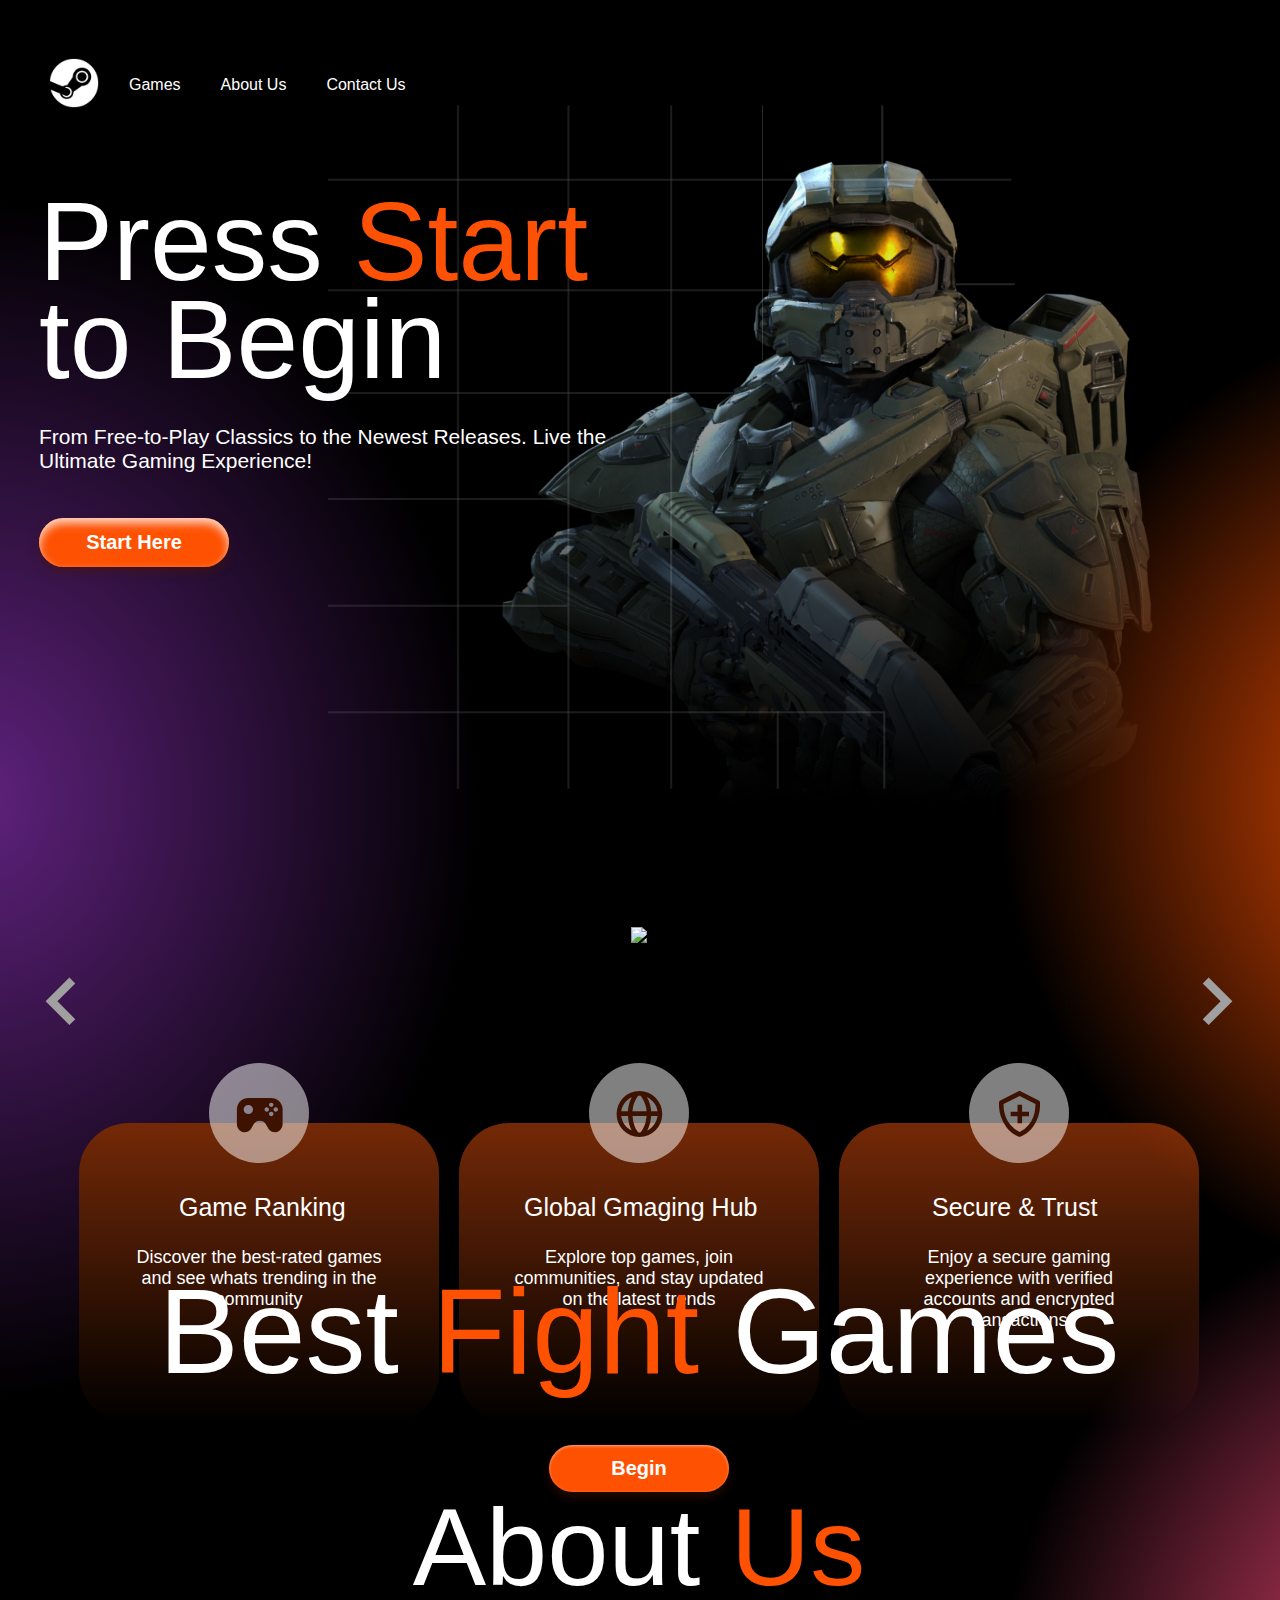
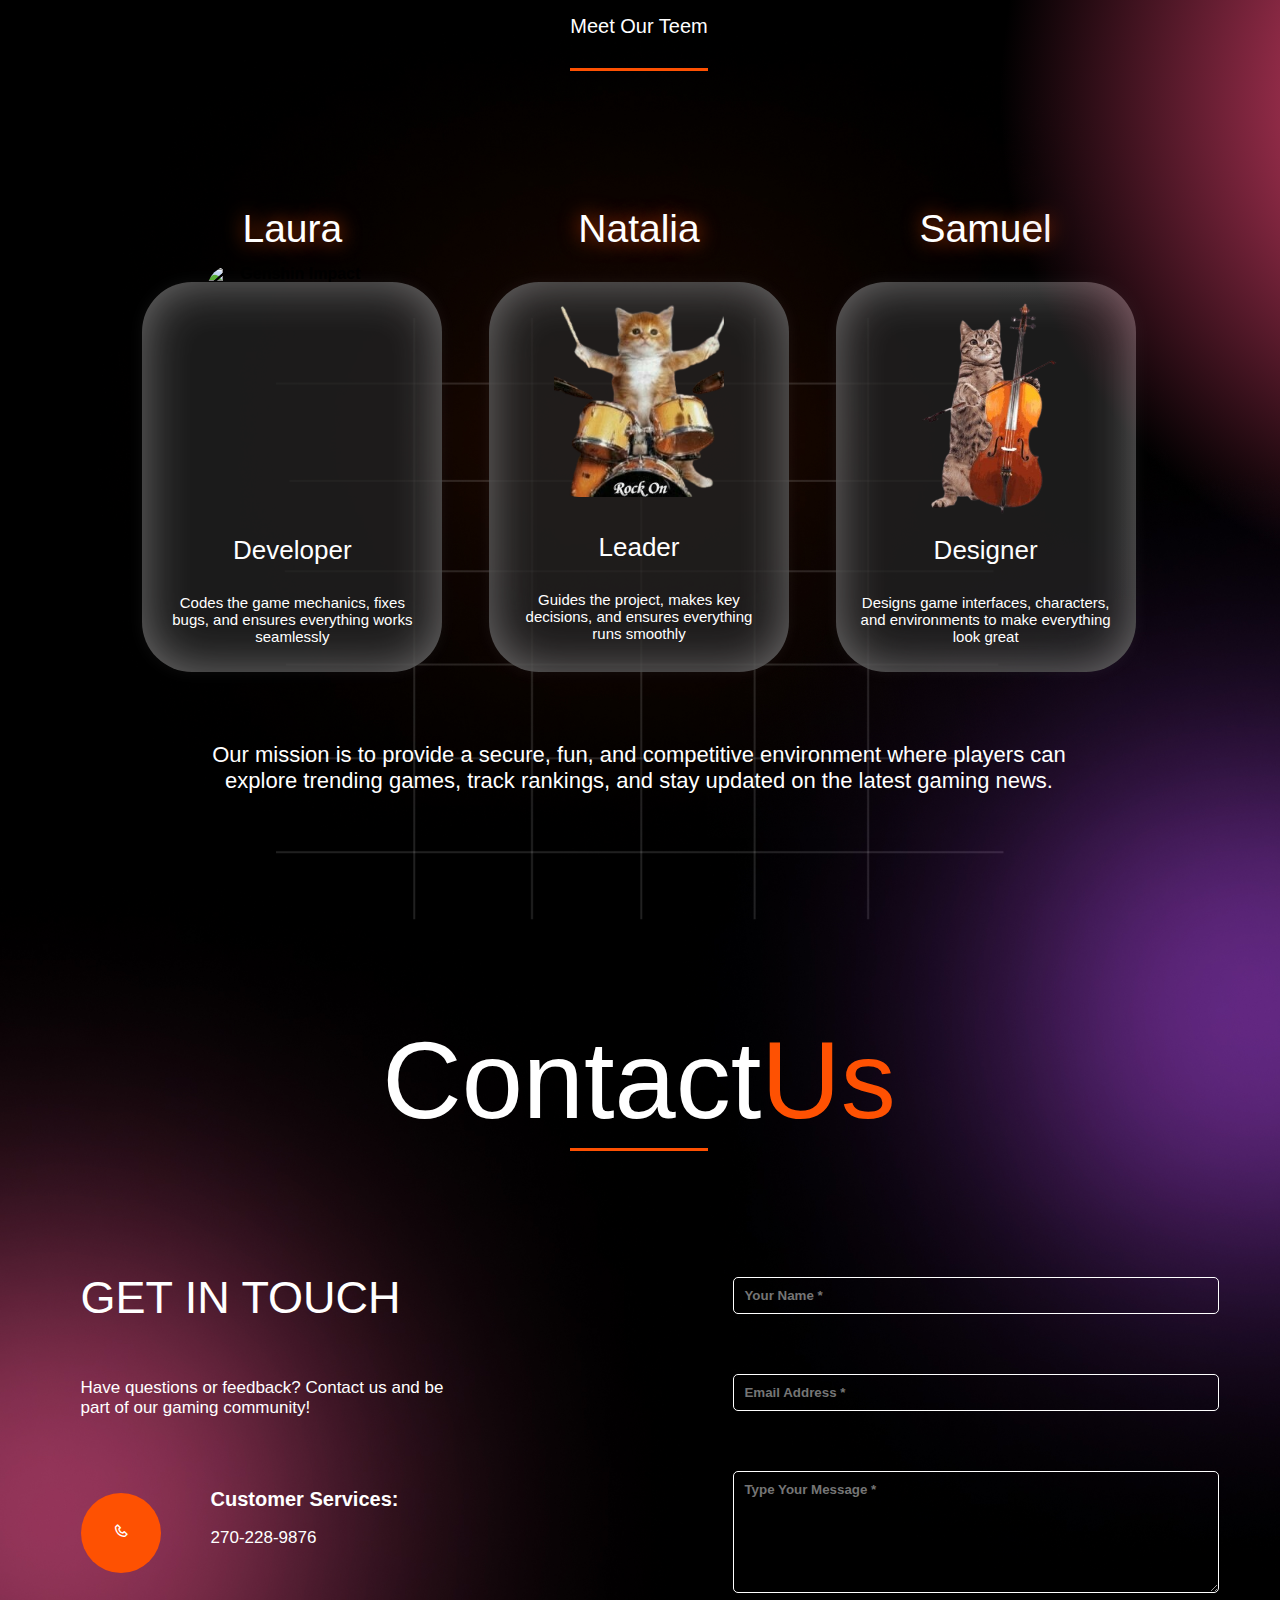
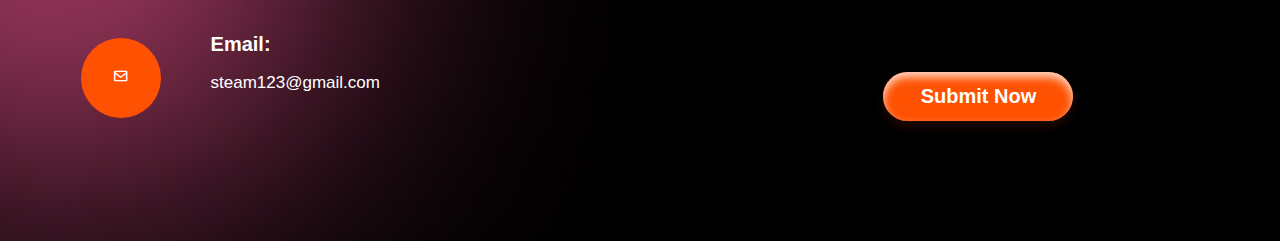
==== HTML/Landing.html @ 2b2a2463 "no se" ====
<!DOCTYPE html>
<html lang="en">

<head>
    <meta charset="UTF-8">
    <meta name="viewport" content="width=device-width, initial-scale=1.0">
    <link rel="stylesheet" href="../CSS/Landing.css">
    <link rel="stylesheet" href="https://cdnjs.cloudflare.com/ajax/libs/font-awesome/4.7.0/css/font-awesome.min.css">
    <link rel="stylesheet" href="https://www.fontshare.com/fonts/satoshi">
    <link href="https://api.fontshare.com/v2/css?f[]=nippo@200,300,400,500,700&display=swap" rel="stylesheet">
    <link href="https://api.fontshare.com/v2/css?f[]=satoshi@300,400,500,700,900&display=swap" rel="stylesheet">
    <link href='https://unpkg.com/boxicons@2.1.4/css/boxicons.min.css' rel='stylesheet'>
    <link rel="icon" type="image/png" sizes="32x32" href="../assets/favicon-32x32.png">
    <title>Landing Page</title>
</head>

<body>

    <div class="general">

        <header>
            <div class="logo">
                <img src="../assets/Logo.png" alt="Logo SteamFree" class="logo-img">
            </div>
            <nav>
                <div class="texto">
                    <a href="#games">
                        <p>Games</p>
                    </a>
                    <a href="#aboutus">
                        <p>About Us</p>
                    </a>
                    <a href="">
                        <p>Contact Us</p>
                    </a>
                </div>
            </nav>

        </header>

        <section class="inicio">

            <div class="start">
                <p class="texto1">Press
                    <span>Start</span>
                </p>

                <p class="texto2"><br>to Begin</p>
            </div>

            <p class="texto3">From Free-to-Play Classics to the Newest Releases. Live the <br>Ultimate Gaming
                Experience!</p>

            <div>
                <a href="Sign-Up.html">
                    <button class="botonstart" type="submit">Start Here</button>
                </a>
            </div>

        </section>

    </div>

    <div class="color-dot"></div>
    <div class="color-dot2"></div>
    <div class="color-dot3"></div>


    <div class="carrusel">

        <div class="carruselcentro" id="games">
            <div class="texto4">
                <p>Best <span class="fight">Fight</span> Games</p>
            </div>
        </div>

        <div>
            <a href="Sign-Up.html">
                <button class="botonlearn">Begin</button>
            </a>
        </div>

        <div class="imagentodo">
            <div class="flecha1">
                <i class='bx bx-chevron-left'></i>
            </div>

            <div class="carrusel">
                <img src="../assets/carrusel1.jpg">
            </div>

            <div class="flecha2">
                <i class='bx bx-chevron-right'></i>
            </div>
        </div>

    </div>

    <div class="general2">
        <div class="cuadros">
            <div class="cuadro1">
                <i class='bx bxs-joystick'></i>
                <p class="uno">Game Ranking</p>
                <p class="dos">Discover the best-rated games and see whats trending in the community</p>
            </div>

            <div class="cuadro2">
                <i class='bx bx-globe'></i>
                <p class="uno">Global Gmaging Hub</p>
                <p class="dos">Explore top games, join communities, and stay updated on the latest trends</p>
            </div>

            <div class="cuadro3">
                <i class='icono bx bx-shield-plus'></i>
                <p class="uno">Secure & Trust</p>
                <p class="dos">Enjoy a secure gaming experience with verified accounts and encrypted transactions</p>
            </div>
        </div>

        <div class="aboutus" id="aboutus">
            <div class="titulo1">
                <p class="uno">About <span>Us</span></p>
                <p class="dos">Meet Our Teem</p>
                <div class="linea"></div>
            </div>
        </div>



        <div class="aboutcards">
            <div class="game-container">

                <h1 class="nombre">Laura</h1>

                <div class="cards">
                    <div class="img-card">
                        <img class="imagen1" src="../assets/guitar-cat.png" alt="Genshin Impact">
                    </div>
                    <div class="text-card">
                    <div class="name-icon">
                        <h3 class="puesto1">Developer</h3>
                    </div>
                        <p>Codes the game mechanics, fixes bugs, and ensures everything works seamlessly</p>
                    </div>
                </div>
                
            </div>

            <div class="game-container">

                <h1 class="nombre">Natalia</h1>

                <div class="cards">
                    <div class="img-card">
                        <img class="imagen2" src="../assets/Gato_bateria-removebg-preview.png" alt="Genshin Impact">
                    </div>
                    <div class="text-card">
                    <div class="name-icon">
                        <h3 class="puesto2">Leader</h3>
                    </div>
                        <p>Guides the project, makes key decisions, and ensures everything runs smoothly</p>
                    </div>
                </div>
                
            </div>

            <div class="game-container">

                <h1 class="nombre">Samuel</h1>

                <div class="cards">
                    <div class="img-card">
                        <img class="imagen3" src="../assets/gato_violin-removebg-preview.png" alt="Genshin Impact">
                    </div>
                    <div class="text-card">
                    <div class="name-icon">
                        <h3 class="puesto3">Designer</h3>
                    </div>
                        <p>Designs game interfaces, characters, and environments to make everything look great</p>
                    </div>
                </div>
                
            </div>


        </div>

        <p class="ourmission">Our mission is to provide a secure, fun, and competitive environment where players can explore trending games, track rankings, and stay updated on the latest gaming news.</p>

<!----cONTACT US---->

        <div class="contactus" id="contactus">
            <div class="titulo2">
                <p class="dos">Contact<span>Us</span></p>
                <div class="linea2"></div>
            </div>
        </div>

        <div class="contact-container">
            <div class="contact-info">
                <h2>GET IN TOUCH</h2>
                <p>Have questions or feedback? Contact us and be <br> part of our gaming community!</p>
                <div class="contact-details">
                    <div class="contact-item">
                        <div class="iconoo">
                        <i class='bx bx-phone'></i>
                        </div>
                        <div class="details">
                            <strong>Customer Services:</strong>
                            <p>270-228-9876</p>
                        </div>
                    </div>
                    <div class="contact-item">
                        <div class="iconoo">
                        <i class='bx bx-envelope'></i>
                        </div>
                        <div class="details">
                            <strong>Email:</strong>
                            <p>steam123@gmail.com</p>
                        </div>
                    </div>
                </div>
            </div>
            <div class="contact-form">
                <form action="#" method="post">
                    <input type="text" name="name" placeholder="Your Name *" required>
                    <input type="email" name="email" placeholder="Email Address *" required>
                    <textarea name="message" placeholder="Type Your Message *" required></textarea>
                    <button type="submit" class="boton3">Submit Now</button>
                </form>
            </div>
        </div>


    </div>



</body>

</html>
---- CSS/Landing.css ----
body{

    background-image: url(../assets/landingpagebackground.jpg);
    background-size: cover;
    margin-left: 0px;
    margin-right: 2px;
    margin-bottom: 0px;
    background-repeat: no-repeat;
    overflow-x: hidden;

}



.general{

    margin: 40px auto; 
    margin-bottom: 0;
    max-width: 1200px; 
    padding: 0 20px;
    z-index: 10;
}


/*Header de la pagina donde se ve todo el comienzo de esta*/

header{
    display: flex;
    height: 70px;
    font-family: 'Satoshi', sans-serif;
    font-weight: 300;
    font-size: 1em;
    align-items: center;
    padding: 10px;  
    z-index: 10;
}

.logo img{
    height: 50px;
    margin-right: 30px;
    filter:  invert(20%) brightness(1000%);
}

header .texto{
    color: white;
    font-size: 16px;
    font-family: 'Satoshi', sans-serif;
    font-weight: 200;
    
}

.texto {
    display: flex;
    align-items: center;
    p{
        margin-right: 40px;
    }
}

.texto a{
    text-decoration: none;
    color: white;
    border: none;
}

header .texto :hover{
    color: #fd5105;
}

.play-btn, .fav-btn {
    margin-top: 13px;
    display: block;
    width: 150px;
    padding: 10px;
    font-size: 18px;
    border-radius: 20px;
    border: none;
    font-family: 'Satoshi', sans-serif;
    font-weight: normal;
    margin-bottom: 25px;
}

.play-btn {
    cursor: pointer;
    background: #696969;
    color: white;
    box-shadow: 
    inset 0px 5px 10px rgba(255, 255, 255, 0.8), 
    0px 5px 10px rgba(73, 20, 1, 0.5); 
    margin-left: 410px;
    text-decoration: none;
}


.fav-btn {
    cursor: pointer;
    background-color: #FE5102;
    color: white;
    box-shadow: 
    inset 0px 5px 10px rgba(255, 255, 255, 0.8), 
    0px 5px 10px rgba(73, 20, 1, 0.5); 
    margin-left: 30px;
}


.play-btn:hover{
    background-color: #828282;
}

.fav-btn:hover{
    background-color: #c73f01;
}
/*Fin del header-----------------------------------*/


/*comienzo luces con desvanecimiento*/

.color-dot{

    height: 1200px;
    width: 1000px;
    background: radial-gradient(closest-side, rgba(189, 67, 249), rgba(0, 0, 0, 0.1));
    opacity: 0.5;
    position: absolute;
    left: -520px;
    top: 200px;
    z-index: -1;
}

.color-dot2{

    height: 1000px;
    width: 1000px;
    background: radial-gradient(closest-side, rgba(254, 81, 2), rgba(0, 0, 0, 0.01));
    position: absolute;
    left: 1000px;
    z-index: 0;
    top: 300px;
}

/*Final luces con desvanecimiento*/


/*inicio del "titulo" de la pagina*/


.start {

    .texto1{
        color: white;
        font-size: 111px;
        font-family: 'Nippo', sans-serif;
        font-weight: 300px;
        margin-bottom: 0px;
        margin-top: 48px;
    }
    .texto2{
        color: white;
        font-size: 111px;
        font-family: 'Nippo', sans-serif;
        font-weight: 300px; 
        margin-bottom: 0px;
        margin-top: -158px;
    }
    span{color: #fd5105;

    }
}

.texto3{

    color: white;
    font-size: 21px;
    font-family: 'Satoshi', sans-serif;
    font-weight: 300px;
    
}


.botonstart{
    cursor: pointer;
    background-color: #FE5102;
    color: white;
    box-shadow: 
    inset 0px 5px 10px rgba(255, 255, 255, 0.8), 
    0px 5px 10px rgba(73, 20, 1, 0.5);  
    margin-top: 45px;
    display: block;
    width: 190px;
    padding: 13px;
    font-size: 20px;
    border-radius: 50px;
    border: none;
    font-family: 'Satoshi', sans-serif;
    font-weight: bold;
    margin-bottom: 25px;
}

a {
    text-decoration: none;
}

.botonstart:hover{
    background-color: #c73f01;
}

/*Fin del inicio de la pagina*/


/*Comienzo del carrusel del landing*/

.carrusel{
    display: flex;
    flex-direction: column;
    align-items: center;
}

.carrusel img{
    width: 100%;
    margin-left: 0px;
    margin-right: 0px;
    z-index: -10;
    position: relative; 
    top: -140px;
}

.color-dot3{

    height: 1000px;
    width: 1000px;
    background: radial-gradient(closest-side, rgba(279, 75, 125), rgba(0, 0, 0, 0.01));
    position: absolute;
    left: 1000px;
    z-index: 0;
    top: 1200px;
}


.texto4{

    color: white;
    font-size: 120px;
    font-family: 'Nippo', sans-serif;
    font-weight: normal;
    margin-bottom: 25px; 
    top: 560px;
    span{

        color: #FE5102;

    }
}

.botonlearn{

    cursor: pointer;
    background-color: #FE5102;
    color: white;
    box-shadow: 
    inset 0px 1px 3px rgba(255, 255, 255, 0.5), 
    0px 5px 10px rgba(73, 20, 1, 0.5);  
    display: block;
    width: 180px;
    padding: 12px;
    font-size: 20px;
    border-radius: 50px;
    border: none;
    font-family: 'Satoshi', sans-serif;
    font-weight: bold;
    margin-bottom: 25px;
    position: relative;
    top: 450px;
}

.botonlearn:hover{

    background-color: #cb4101;

}

.carruselcentro{

    display: flex;
    justify-content: center;
    align-items: center;
    flex-direction: row;
    position: relative;
    top: 550px;
}

.imagentodo{
    .flecha1{
        color: rgb(160, 160, 160);
        font-size: 100px;
        position: absolute;
        margin-right: 1150px;
        margin-bottom: 130px;
    }

    .flecha2{
        color: rgb(160, 160, 160);
        font-size: 100px;
        position: absolute;
        margin-left: 1150px;
        margin-bottom: 130px;
    }

    display: flex;
    justify-content: center;
    align-items: center;

}

/*Final del carrusel del landing*/

/*Comienzo tercera parte landing page*/

.general2{

    margin: 40px auto; 
    margin-bottom: 0;
    max-width: 1200px; 
    padding: 0 20px;
    z-index: 10;

}

.cuadros{

    display: flex;
    align-items: center;
    justify-content: center;
    gap: 20px;

}

.cuadro1{

    background: linear-gradient(to bottom, #742907, #000000);
    border-radius: 50px;
    width: 360px;
    height: 300px;
    i{
        color: #3d1200;
        font-size: 55px;
        margin-bottom: 0px;
        margin-left: 130px;
        background-color: rgba(255, 255, 255, 0.5);
        width: 100px;
        height: 100px;
        display: flex;
        text-align: center;
        align-items: center;
        justify-content: center;
        border-radius: 50px;
        position: relative;
        bottom: 60px;
    }
    .uno{
        color: white;
        font-family: 'Nippo', sans-serif;
        font-weight: normal;
        font-size: 25px;
        margin-left: 100px;
        margin-top: -30px;
    }
    .dos{
        color: white;
        font-family: 'Satoshi', sans-serif;
        font-weight: lighter;
        font-size: 18px;
        margin-left: 50px;
        margin-right: 50px;
        text-align: center;
    }
}

.cuadro2{

    background: linear-gradient(to bottom, #742907, #000000);
    border-radius: 50px;
    width: 360px;
    height: 300px;
    i{
        color: #3d1200;
        font-size: 55px;
        margin-bottom: 0px;
        margin-left: 130px;
        background-color: rgba(255, 255, 255, 0.5);
        width: 100px;
        height: 100px;
        display: flex;
        text-align: center;
        align-items: center;
        justify-content: center;
        border-radius: 50px;
        position: relative;
        bottom: 60px;
    }
    .uno{
        color: white;
        font-family: 'Nippo', sans-serif;
        font-weight: normal;
        font-size: 25px;
        margin-left: 65px;
        margin-top: -30px;
    }
    .dos{
        color: white;
        font-family: 'Satoshi', sans-serif;
        font-weight: lighter;
        font-size: 18px;
        margin-left: 50px;
        margin-right: 50px;
        text-align: center;
    }
}

.cuadro3{

    background: linear-gradient(to bottom, #742907, #000000);
    border-radius: 50px;
    width: 360px;
    height: 300px;
    i{
        color: #3d1200;
        font-size: 55px;
        margin-bottom: 0px;
        margin-left: 130px;
        background-color: rgba(255, 255, 255, 0.5);
        width: 100px;
        height: 100px;
        display: flex;
        text-align: center;
        align-items: center;
        justify-content: center;
        border-radius: 50px;
        position: relative;
        bottom: 60px;
    }
    .uno{
        color: white;
        font-family: 'Nippo', sans-serif;
        font-weight: normal;
        font-size: 25px;
        margin-left: 93px;
        margin-top: -30px;
    }
    .dos{
        color: white;
        font-family: 'Satoshi', sans-serif;
        font-weight: lighter;
        font-size: 18px;
        margin-left: 50px;
        margin-right: 50px;
        text-align: center;
    }
}

/*se finalizo la tercera parte del landing*/

/*Aqui comienza el apartado de about us de steam free*/

.titulo1{

    display: flex;
    align-items: center;
    justify-content: center;
    flex-direction: column;

    .uno{
        color: white;
        font-family: 'Nippo', sans-serif;
        font-weight: normal;
        font-size: 110px;
        margin: 0px;
        margin-bottom: 5px;
        margin-top: 60px;
        span{
            color: #FE5102;
        }
    }

    .dos{

        color: white;
        font-family: 'Nippo', sans-serif;
        font-weight: normal;
        font-size: 20px;
        margin: 0px;
        margin-bottom: 30px;
    }

    .linea{
        border-bottom: 3px solid #FE5102;
        width: 138px;
        
    }

}

.aboutcards{
    display: flex;
    justify-content: space-around;
    margin-left: 80px;
    margin-right: 80px;
    margin-top: 110px;
}

.game-container{
    display: flex;
    flex-direction: column;
    align-items: center; 
    justify-content: center;
    
}

.game-container .nombre{

    color: white;
    font-family: 'Nippo', sans-serif;
    font-weight: normal;
    font-size: 39px;
    text-shadow: 0 0 20px rgba(255, 80, 2, 0.8);
}

.cards{
    background-color: rgba(34, 34, 34, 0.8);
    margin-top: 5px;
    width: 260px;
    height: 350px;
    backdrop-filter: blur(0.8);
    -webkit-backdrop-filter: blur(0.8);
    border-radius: 50px;
    box-shadow: 
        inset 0 0 50px rgba(207, 205, 205, 0.486),
        0 0 15px rgba(210, 208, 208, 0.068);
    font-family: 'Satoshi', sans-serif;
    font-weight: bold;
    display: flex;
    flex-direction: column;
    align-items: center;
    justify-content: center;
    text-align: center;  
    padding: 20px;
    
}

.img-card img{
    display: flex;
    position: relative;
    width: 170px;
    height: 200px;
    overflow: hidden;
    border-radius: 25px;
    object-fit: cover;
    object-position: center;
}

.text-card h3{
    margin-top: 0;
    margin-bottom: -2px;
    padding: 0;
    font-weight: 400;
    color: white;
    font-size: 26px;
}

.text-card p{
    margin: 0;
    margin-top: 30px;
    color: #ffffff;
    padding: 0;
    font-size: 15px;
    font-family: 'Satoshi', sans-serif;
    font-weight: lighter;
}

.text-card{
    margin: 0;
    margin-bottom: -5px;
}

.img-card .imagen1{

    height: 300px;
    margin-top: -50px;

}

.name-icon .puesto1{

    margin-top: -30px;

}

.img-card .imagen2{

    height: 200px;
    margin-top: -20px;
    
}

.name-icon .puesto2{

    margin-top: 35px;

}

.img-card .imagen3{

    height: 300px;
    margin-top: -50px;
}

.name-icon .puesto3{

    margin-top: -30px;

}

.ourmission{
    color: white;
    margin-top: 70px;
    font-family: 'Satoshi', sans-serif;
    font-weight: normal;
    font-size: 22px;
    margin-left: 150px;
    margin-right: 150px;
    text-align: center;
}


/*CONTACT US*/
.titulo2{

    display: flex;
    align-items: center;
    justify-content: center;
    flex-direction: column;

    .dos{
        color: white;
        font-family: 'Nippo', sans-serif;
        font-weight: normal;
        font-size: 110px;
        margin: 0px;
        margin-bottom: 5px;
        margin-top: 200px;
        span{
            color: #FE5102;
        }

    }

    .linea2{
        border-bottom: 3px solid #FE5102;
        width: 138px;
        
    }

}


.contact-container {
    display: flex;
    justify-content: center;
    align-items: center;
    height: 650px;
    padding: 20px;
}

.contact-info {
    padding: 20px;
}


.contact-info p {
    font-family: 'Satoshi', sans-serif;
    font-weight:300;
    font-size: 17px;
    color: white;
    margin-bottom: 50px;
}

h2 {
    font-family: 'Satoshi', sans-serif;
    font-weight:500;
    display: inline-block;
    font-size: 45px;
    color: white;
}

.contact-details {
    font-family: 'Satoshi', sans-serif;
    margin-top: 20px;
    color: white;
}

.details {
    font-size: 20px;
    margin-left: 40px;
    margin-top: 20px;
}

.contact-item {
    display: flex;
    align-items: center;
    margin-bottom: 15px;
}

.iconoo {
    width: 80px;
    height: 80px;
    margin-right: 10px;
    color: white;
    background-color: #FE5102;
    border-radius: 90px;
    text-align: center;
}


.iconoo i{
    width: 80px;
    height: 80px;
    margin-top: 30px;
}


.contact-form {
    width: 40%;
    max-height: 500px;
    padding: 20px;
    border-radius: 10px;
    margin-left: 250px;
}

input, textarea {
    font-family: 'Satoshi', sans-serif;
    font-weight: bold;
    width: 100%;
    padding: 10px;
    color: white;
    margin: 30px 0;
    border: solid 1px #FFFFFF;
    background-color: transparent;
    border-radius: 5px;
}

textarea {
    color: white;
    height: 100px;
}

.boton3 {
    cursor: pointer;
    background-color: #FE5102;
    color: white;
    box-shadow: 
    inset 0px 5px 10px rgba(255, 255, 255, 0.8), 
    0px 5px 10px rgba(73, 20, 1, 0.5);  
    margin-top: 45px;
    display: block;
    width: 190px;
    padding: 13px;
    font-size: 20px;
    border-radius: 50px;
    border: none;
    font-family: 'Satoshi', sans-serif;
    font-weight: bold;
    margin-bottom: 25px;
    margin-left: 150px;
}

button:hover {
    background: #e67e22;
}
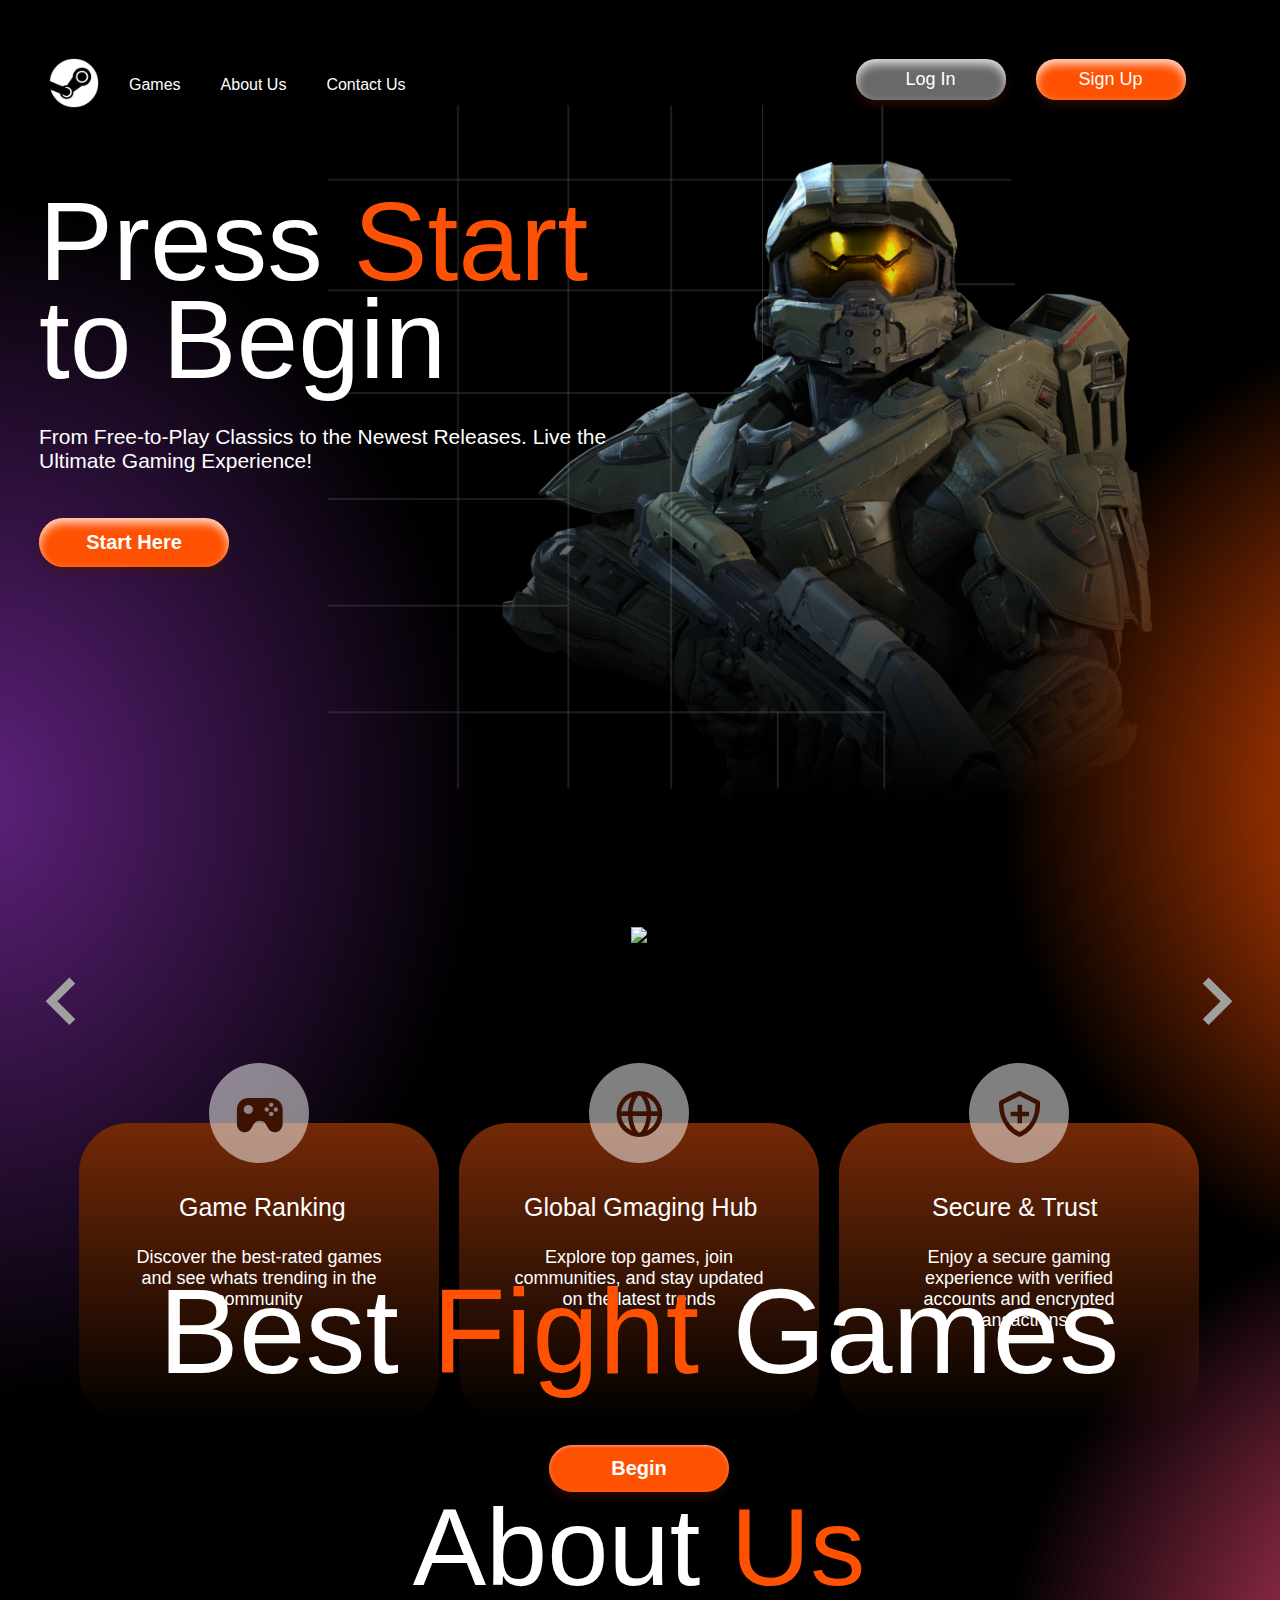
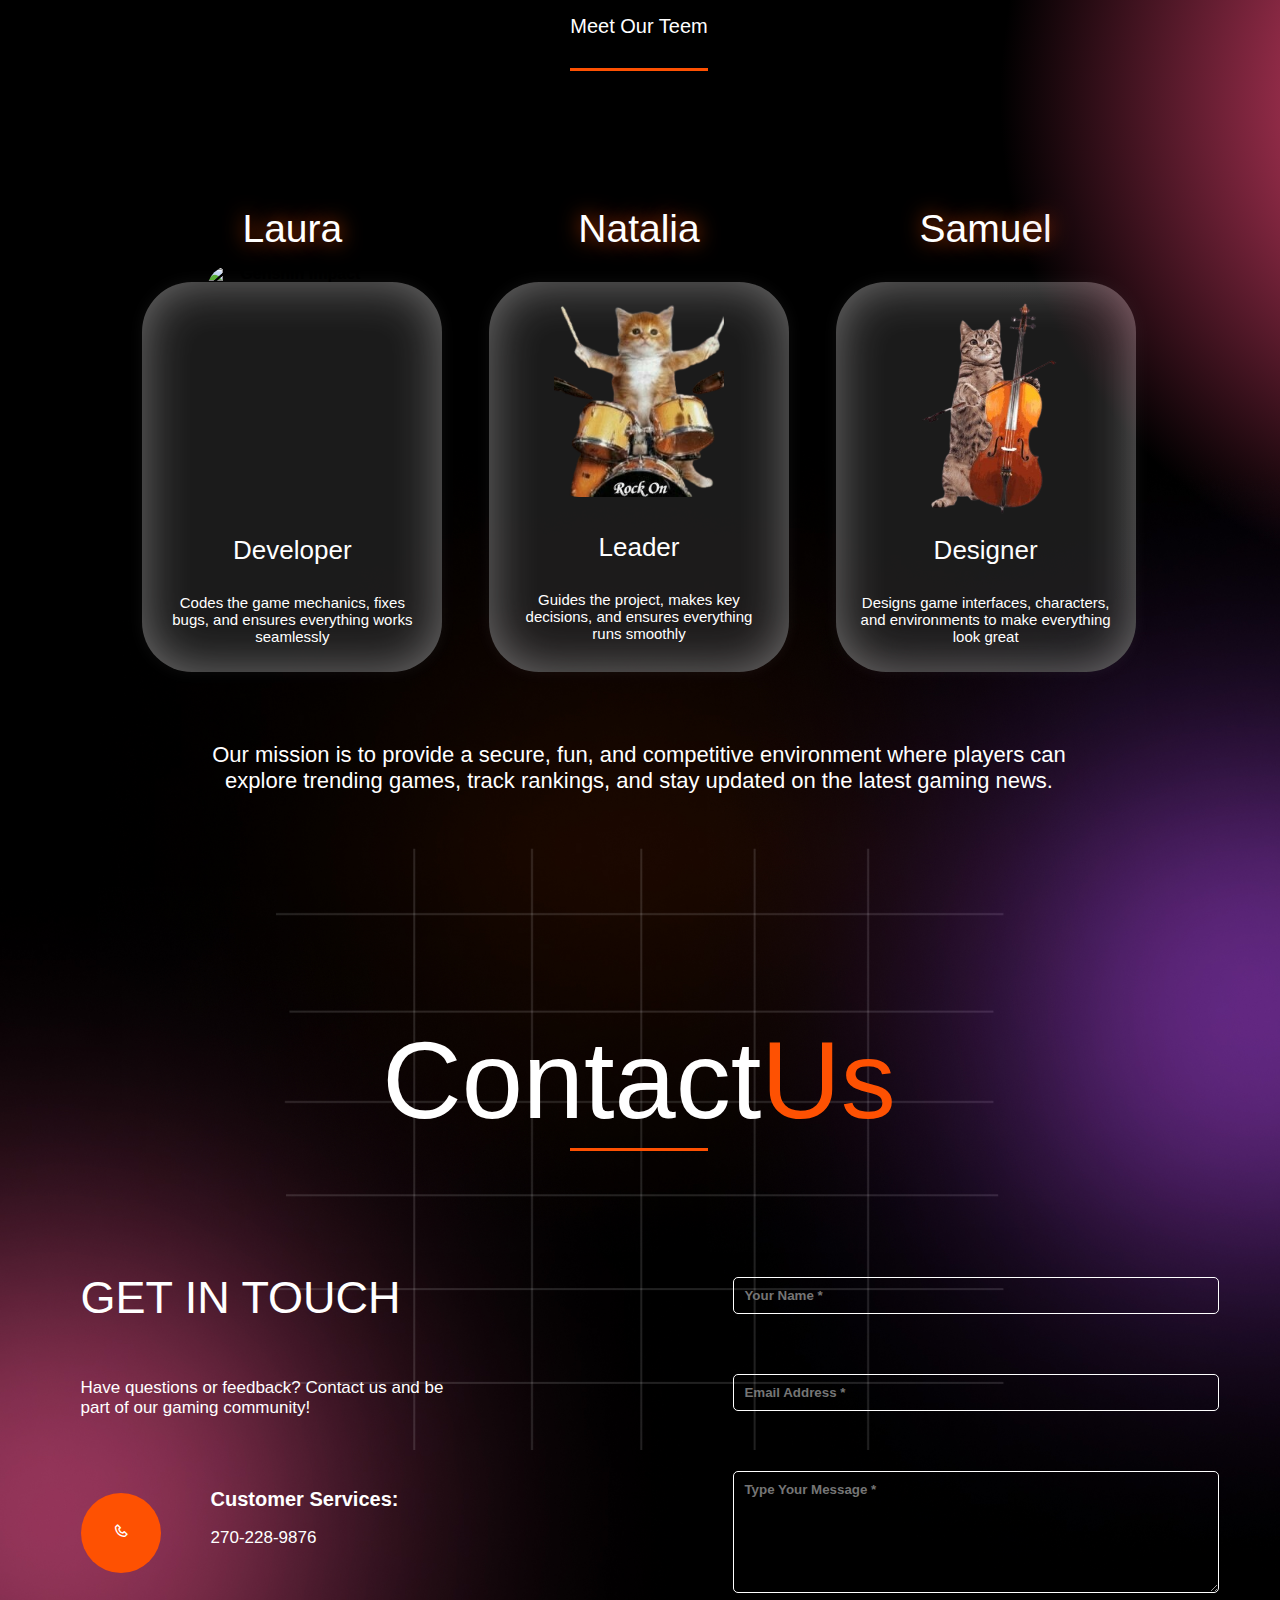
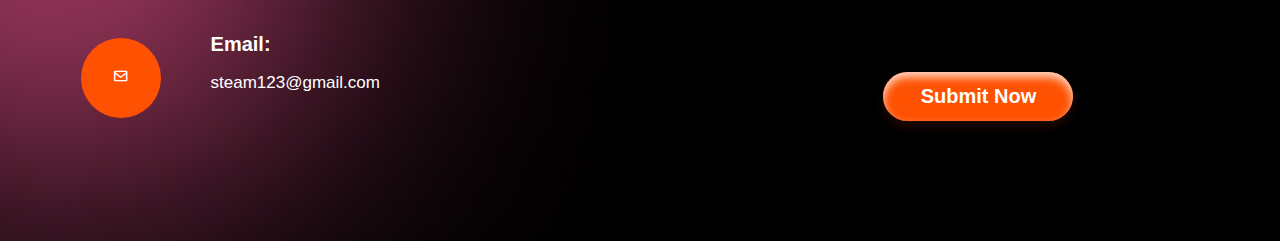
==== commit 39a550dd: "prueba" ====
--- a/HTML/Landing.html
+++ b/HTML/Landing.html
@@ -35,7 +35,18 @@
                     </a>
                 </div>
             </nav>
-
+            
+            <div>
+                <a href="Login.html">
+                    <button class="play-btn">Log In</button>
+                </a>
+            </div>
+
+            <div>
+                <a href="Sign-Up.html">
+                    <button class="fav-btn">Sign Up</button>
+                </a>
+            </div>
         </header>
 
         <section class="inicio">
--- a/CSS/Landing.css
+++ b/CSS/Landing.css
@@ -1,6 +1,6 @@
 body{
 
-    background-image: url(../assets/landingpagebackground.jpg);
+    background-image: url(../assets/LANDING\ PAGE\ \(5\).jpg);
     background-size: cover;
     margin-left: 0px;
     margin-right: 2px;
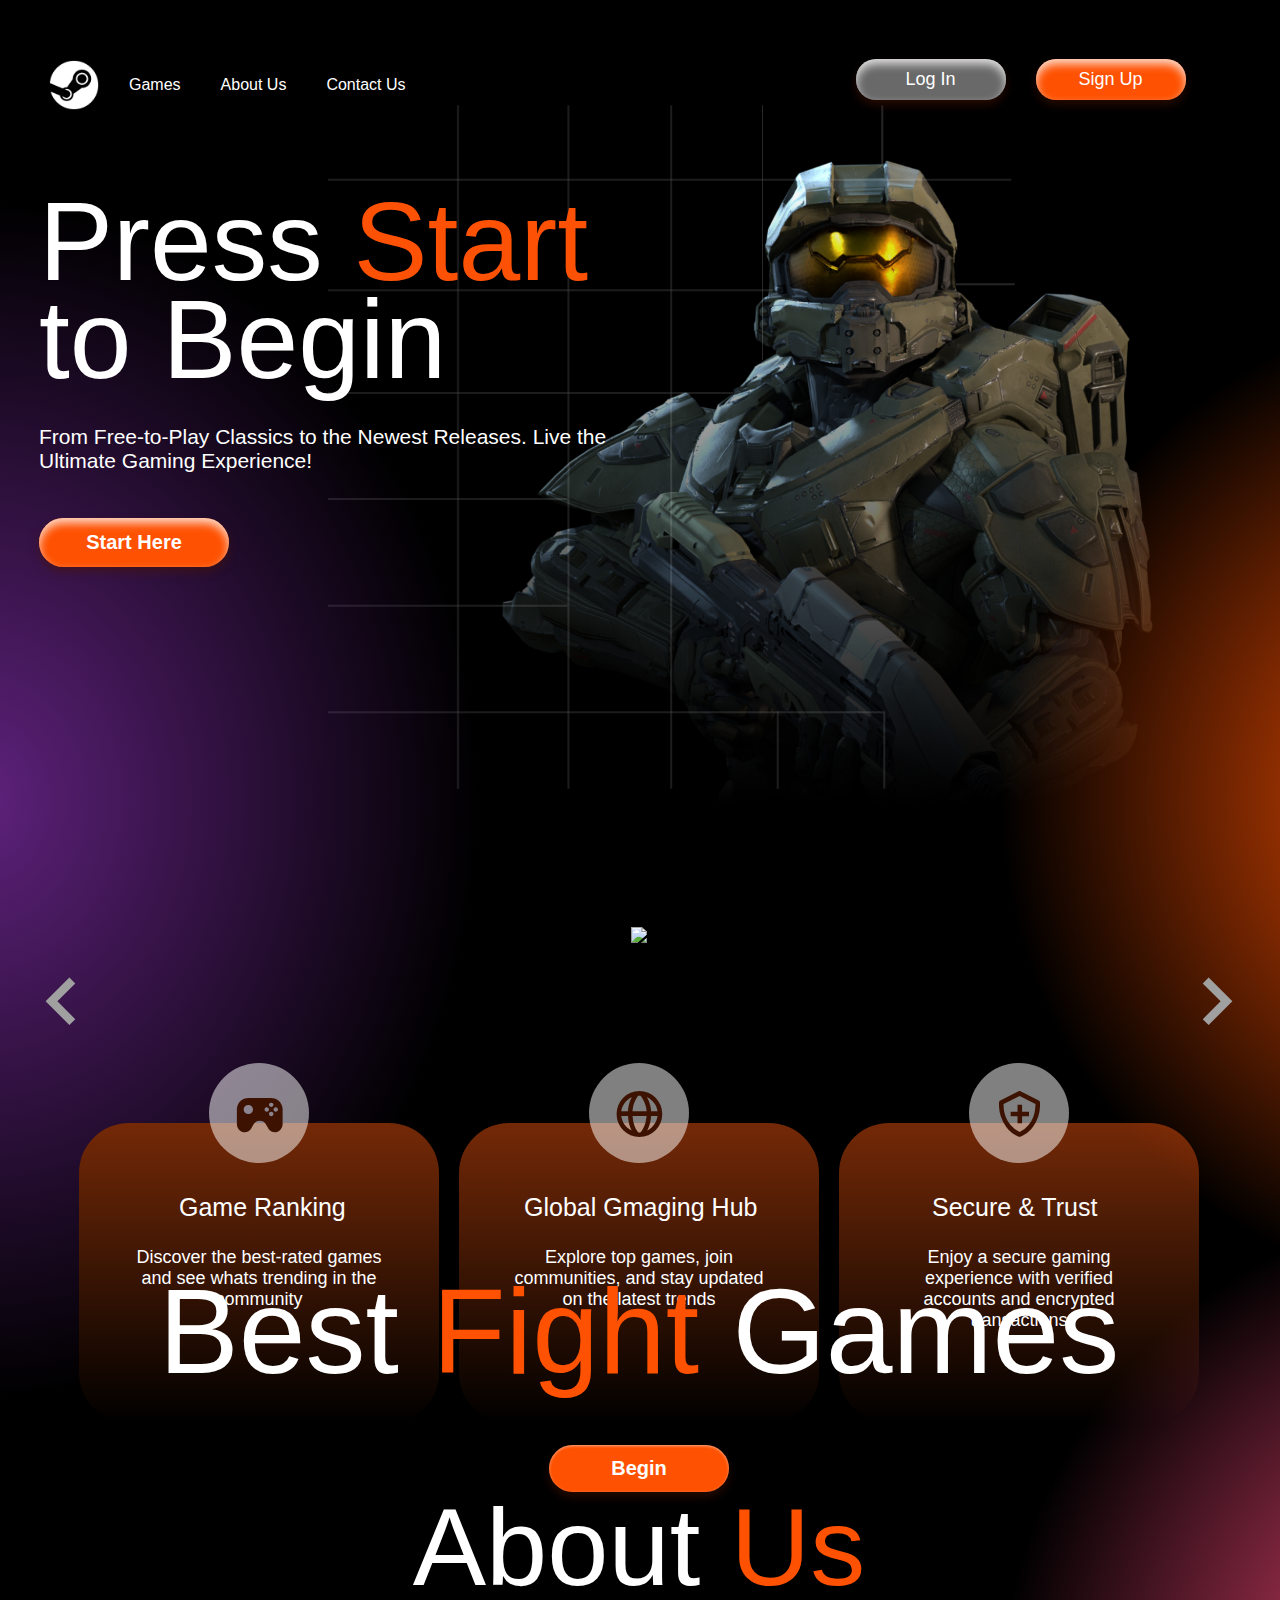
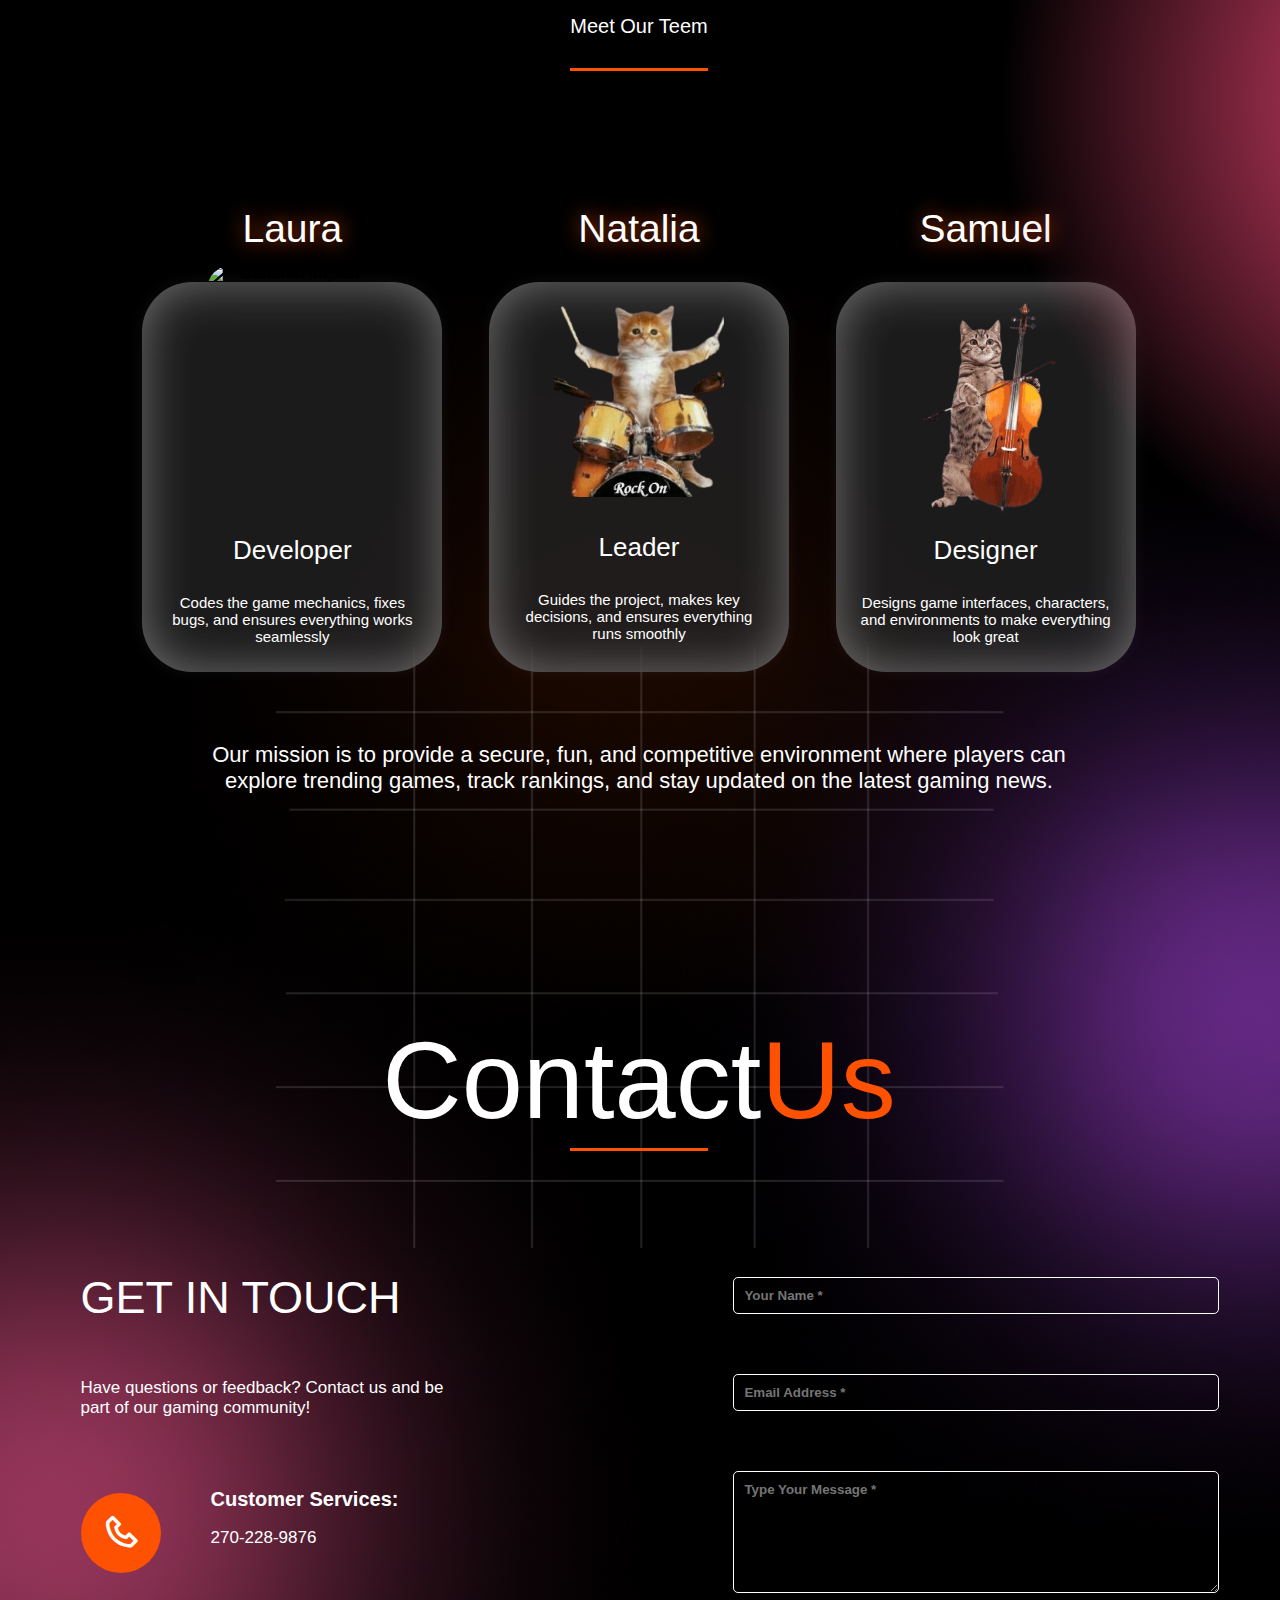
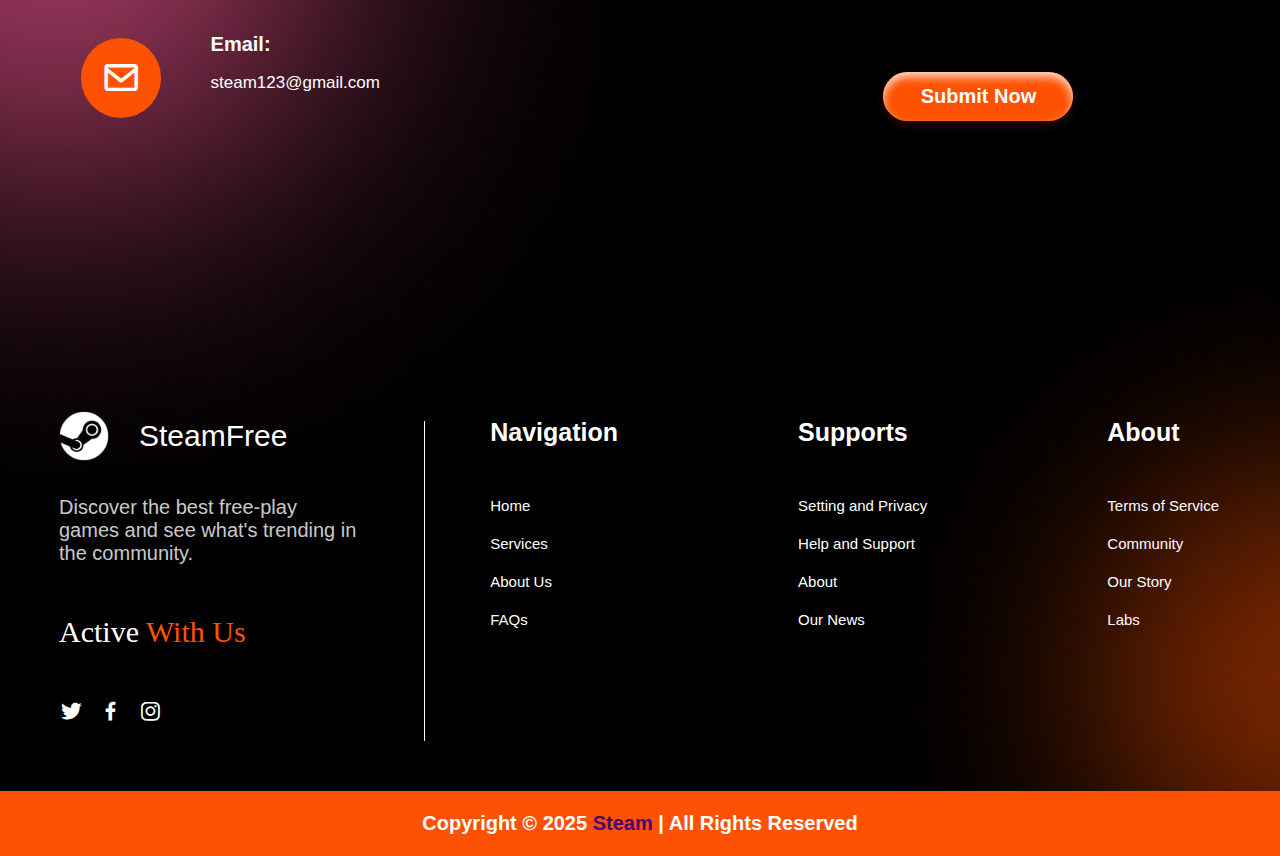
==== commit 9fd969f7: "se termino el landing" ====
--- a/HTML/Landing.html
+++ b/HTML/Landing.html
@@ -241,7 +241,71 @@
                 </form>
             </div>
         </div>
-
+<!------------------Footer---------------->
+
+<footer>
+    <div class="footer-container">
+        <div class="footer-left">
+            <div class="logo">
+                <img src="../assets/Logo copy.png" alt="SteamFree">
+                <span>SteamFree</span>
+            </div>
+            <p>Discover the best free-play games and see what's trending in the community.</p>
+            <div class="active-text">Active <span>With Us</span></div>
+
+            <div class="social-icons">
+                <a href="https://x.com/?lang=es" target="_blank">
+                    <i class='bx bxl-twitter'></i>
+                </a>
+                <a href="https://www.facebook.com/?locale=es_LA" target="_blank">
+                    <i class='bx bxl-facebook'></i>
+                </a>
+                <a href="https://www.instagram.com/" target="_blank">
+                    <i class='bx bxl-instagram'></i>
+                </a>
+            </div>
+        </div>
+        
+        <div class="footer-divider"></div>
+
+        <div class="footer-right">
+            <div class="footer-column">
+                <h3>Navigation</h3>
+                <ul>
+                    <li><a href="Main.html">Home</a></li>
+                    <li><a href="https://help.steampowered.com/es/" target="_blank">Services</a></li>
+                    <li><a href="https://store.steampowered.com/about/" target="_blank">About Us</a></li>
+                    <li><a href="https://steamcommunity.com/" target="_blank">FAQs</a></li>
+                </ul>
+            </div>
+
+            <div class="footer-column">
+                <h3>Supports</h3>
+                <ul>
+                    <li><a href="https://help.steampowered.com/es/wizard/HelpWithAccount" target="_blank">Setting and Privacy</a></li>
+                    <li><a href="https://help.steampowered.com/es/wizard/HelpWithGame" target="_blank">Help and Support</a></li>
+                    <li><a href="https://store.steampowered.com/about/" target="_blank">About</a></li>
+                    <li><a href="https://store.steampowered.com/news/" target="_blank">Our News</a></li>
+                </ul>
+            </div>
+
+            <div class="footer-column">
+                <h3>About</h3>
+                <ul>
+                    <li><a href="https://help.steampowered.com/es/" target="_blank">Terms of Service</a></li>
+                    <li><a href="https://steamcommunity.com/" target="_blank">Community</a></li>
+                    <li><a href="https://store.steampowered.com/about/" target="_blank">Our Story</a></li>
+                    <li><a href="https://store.steampowered.com/labs/" target="_blank">Labs</a></li>
+                </ul>
+            </div>
+        </div>
+    </div>
+    </div>
+</footer>
+
+<div class="footer-bottom">
+    <p>Copyright © 2025 <span>Steam</span> | All Rights Reserved</p>
+</div>
 
     </div>
 
--- a/CSS/Landing.css
+++ b/CSS/Landing.css
@@ -1,6 +1,6 @@
 body{
 
-    background-image: url(../assets/LANDING\ PAGE\ \(5\).jpg);
+    background-image: url(../assets/LANDING\ PAGE\ \(1\).jpg);
     background-size: cover;
     margin-left: 0px;
     margin-right: 2px;
@@ -721,9 +721,8 @@
 
 
 .iconoo i{
-    width: 80px;
-    height: 80px;
-    margin-top: 30px;
+   font-size: 40px;
+    margin-top: 20px;
 }
 
 
@@ -775,3 +774,133 @@
 button:hover {
     background: #e67e22;
 }
+
+
+
+/*-------- estilos footer---------------*/
+
+footer {
+    margin-top: 150px;
+    color: white;
+}
+
+.footer-container {
+    padding: 20px;
+    display: flex;
+    justify-content: space-between;
+    align-items: flex-start;
+    flex-wrap: wrap;
+    padding-bottom: 50px;
+    font-family: 'Satoshi', sans-serif;
+}
+
+.footer-left {
+    max-width: 300px;
+}
+
+.logo {
+    display: flex;
+    align-items: center;
+    font-size: 30px;
+    font-weight: normal;
+}
+
+.logo img {
+    margin-right: 30px;
+    height: 50px;
+    filter: invert(20%) brightness(1000%);
+}
+
+.footer-left p {
+    color: rgba(255, 255, 255, 0.8);
+    margin-top: 35px;
+    margin-bottom: 50px;
+    font-size: 20px;
+}
+
+.active-text {
+    margin-bottom: 50px;
+    font-size: 30px;
+    color: white;
+    font-family: 'Nippo';
+}
+
+.active-text span {
+    color: #fd5105;
+}
+
+
+.social-icons i {
+    color: white;
+    font-size: 25px;
+    margin-right: 10px;
+    cursor: pointer;
+}
+
+.social-icons i:hover {
+    color: #fd5105;
+    transition: color 0.3s ease;
+}
+
+.footer-right {
+    display: flex;
+    gap: 180px;
+}
+
+.footer-divider {
+    width: 1px;
+    padding:0;
+    height: 320px;
+    background: rgba(255, 255, 255);
+    margin-top: 10px;
+    margin-bottom: 0;
+}
+
+.footer-column h3 {
+    font-size: 25px;
+    margin-bottom: 50px;
+    color: white;
+    margin-top: 7px;
+}
+
+.footer-column ul {
+    list-style: none;
+    padding: 0;
+}
+
+.footer-column ul li {
+    margin-bottom: 20px;
+}
+
+.footer-column ul li a {
+    text-decoration: none;
+    color: #FFFFFF;
+    font-size: 15px;
+    transition: color 0.3s ease;
+}
+
+.footer-column ul li a:hover {
+    color: #fd5105;
+}
+
+.footer-bottom {
+    text-align: center;
+    padding: 1px;
+    background: #fd5105;
+    color: white;
+    font-size: 20px;
+    font-weight: bold;
+    width: 100%;
+}
+
+
+.footer-bottom p {
+    font-family: 'Satoshi',sans-serif;
+}
+
+.footer-bottom span {
+    color: #47006C;
+}
+
+
+
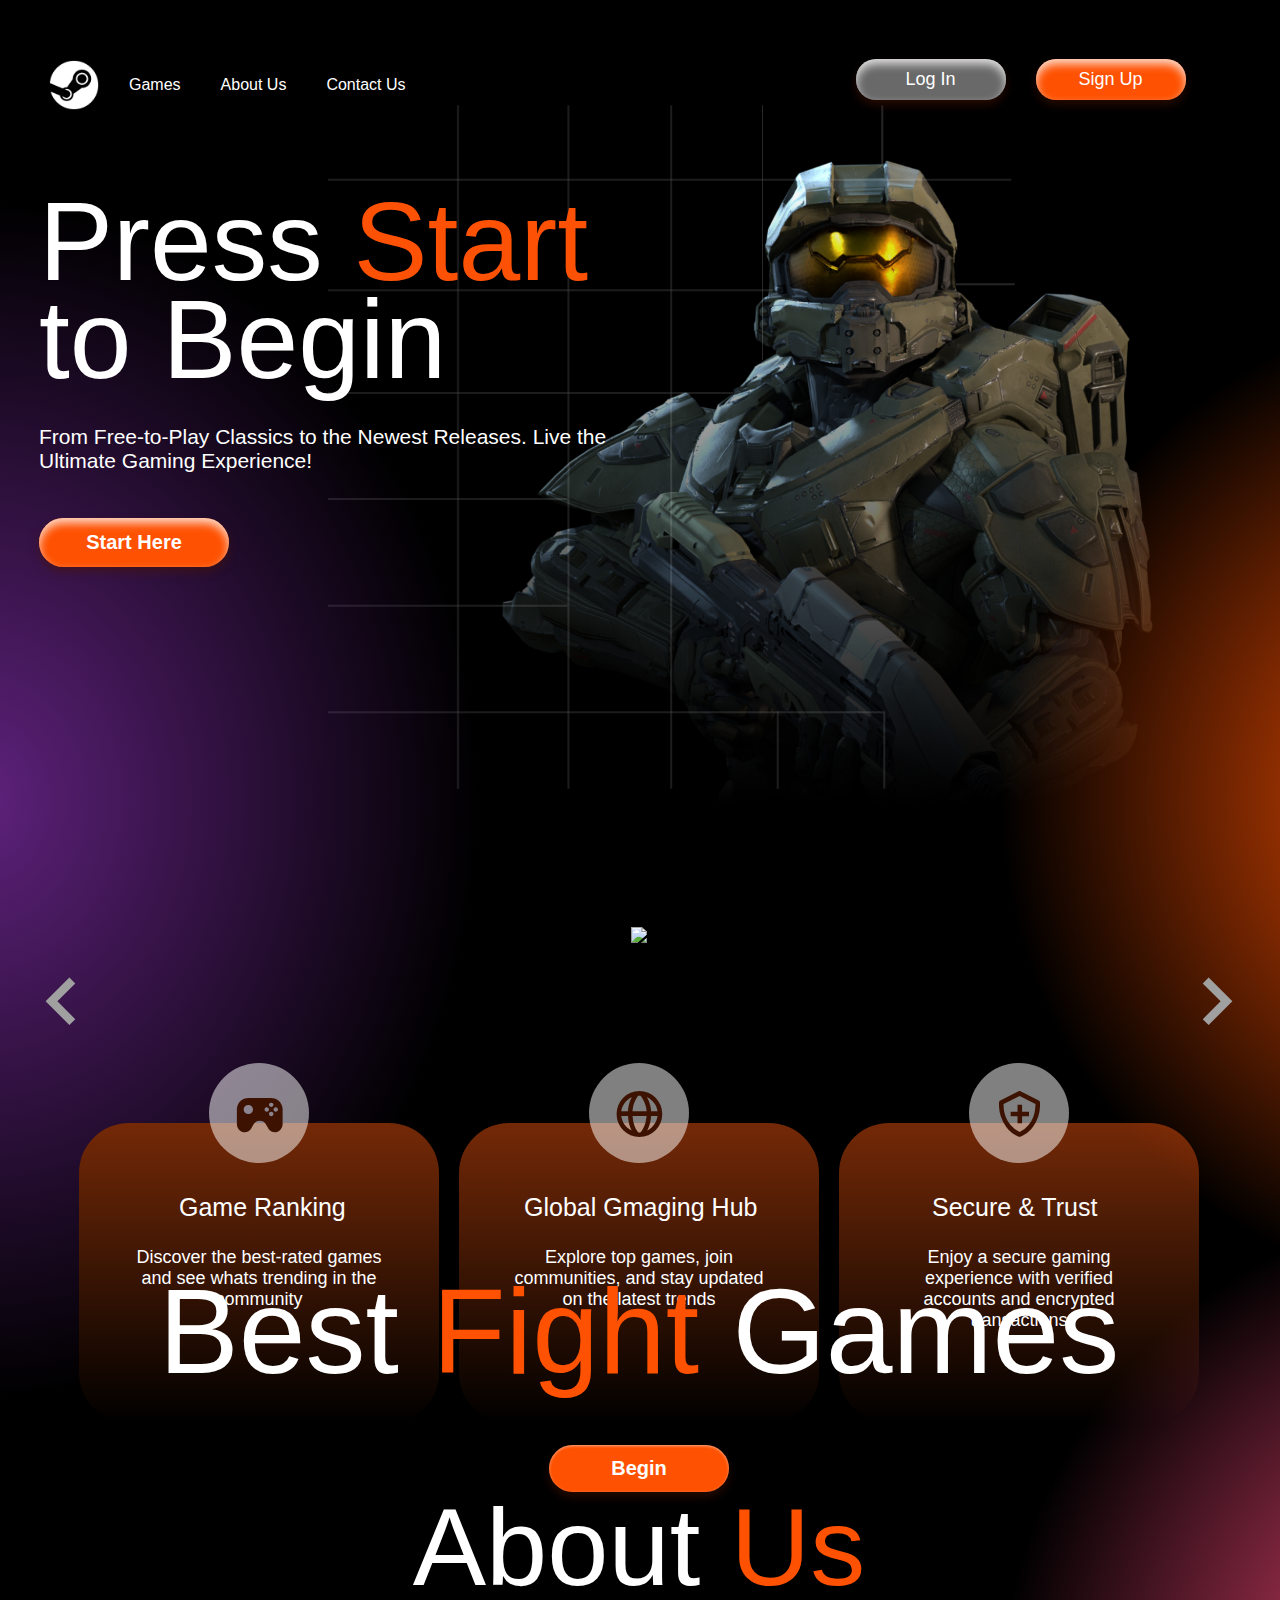
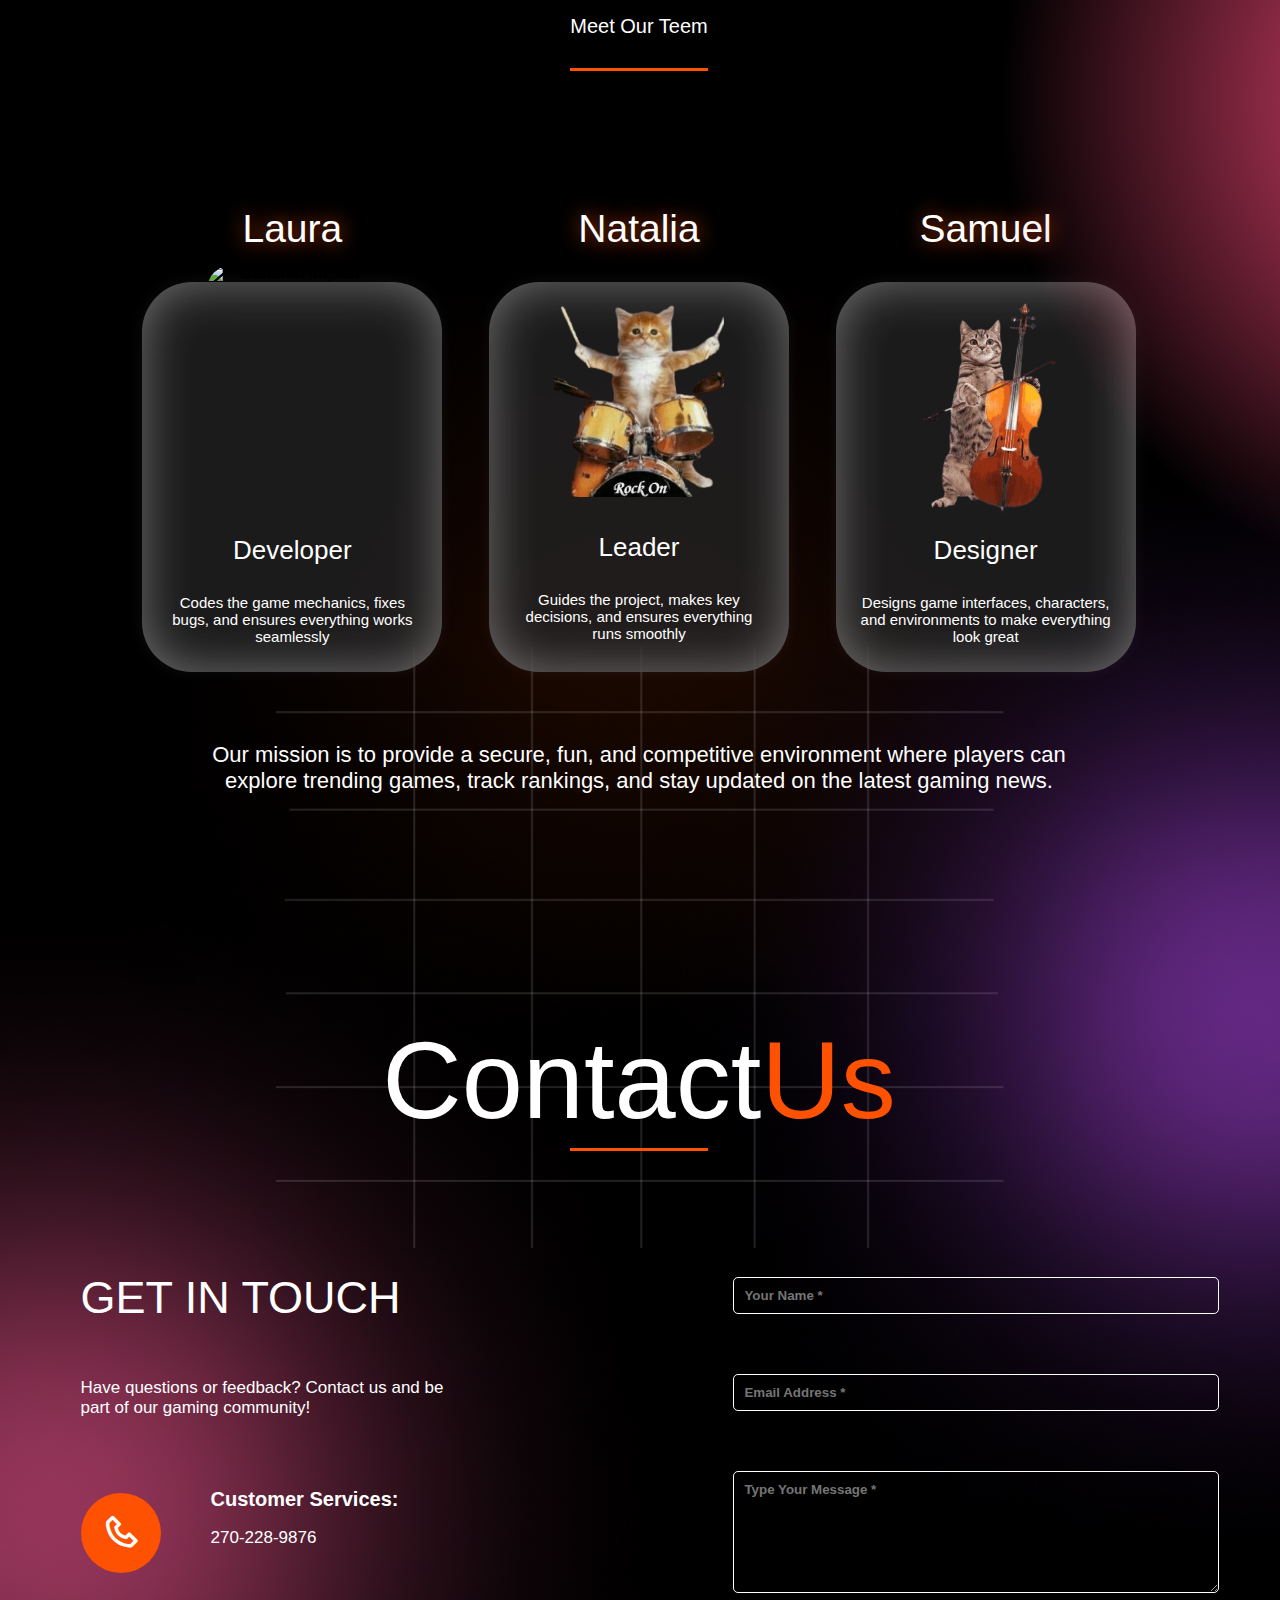
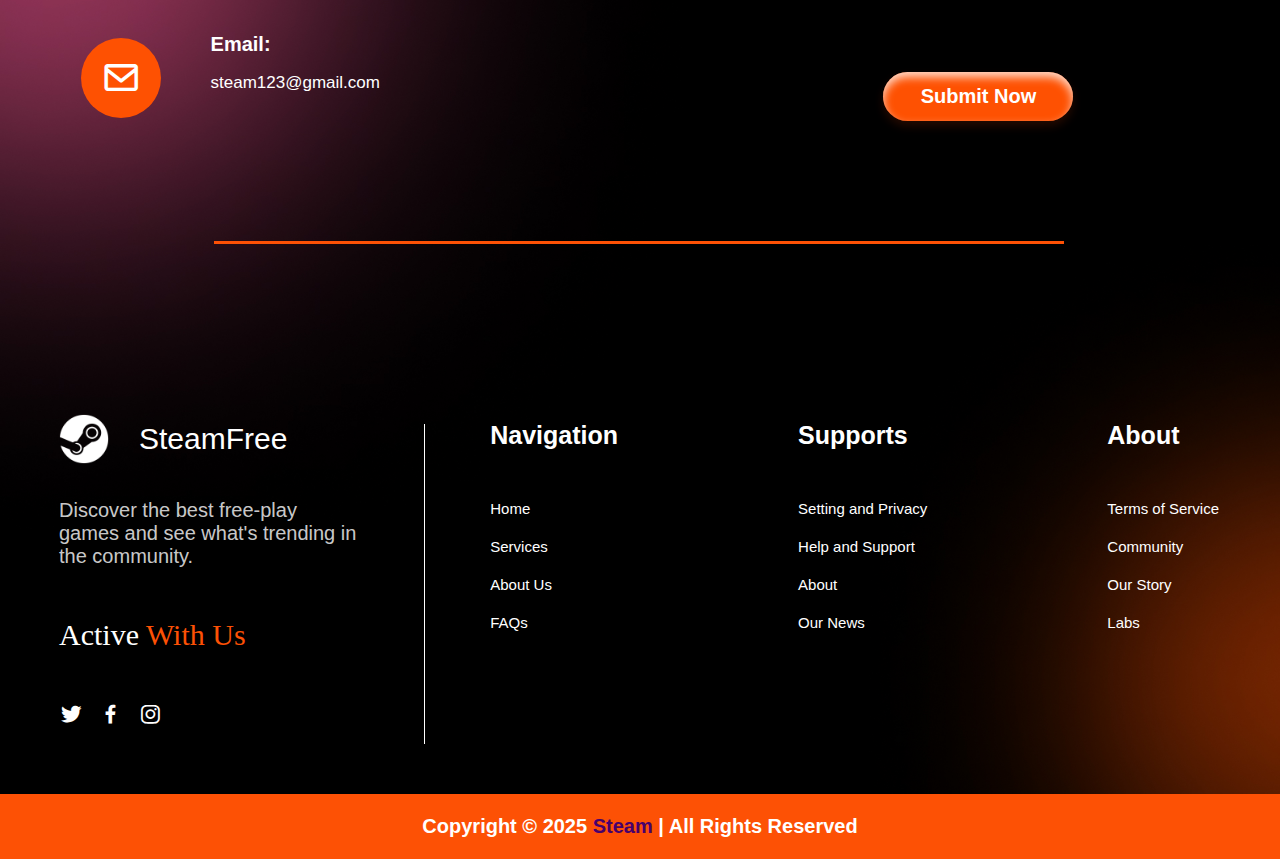
==== commit 02231616: "se agregó linea entre contact us y footer" ====
--- a/HTML/Landing.html
+++ b/HTML/Landing.html
@@ -241,6 +241,9 @@
                 </form>
             </div>
         </div>
+
+        <div class="line5"></div>
+
 <!------------------Footer---------------->
 
 <footer>
@@ -307,8 +310,6 @@
     <p>Copyright © 2025 <span>Steam</span> | All Rights Reserved</p>
 </div>
 
-    </div>
-
 
 
 </body>
--- a/CSS/Landing.css
+++ b/CSS/Landing.css
@@ -775,7 +775,15 @@
     background: #e67e22;
 }
 
-
+.line5{
+    display: flex;
+    justify-content: center;
+    align-items: center;
+    margin: auto;
+    background-color: #fd5105;
+    height: 3px;
+    width: 850px;
+}
 
 /*-------- estilos footer---------------*/
 
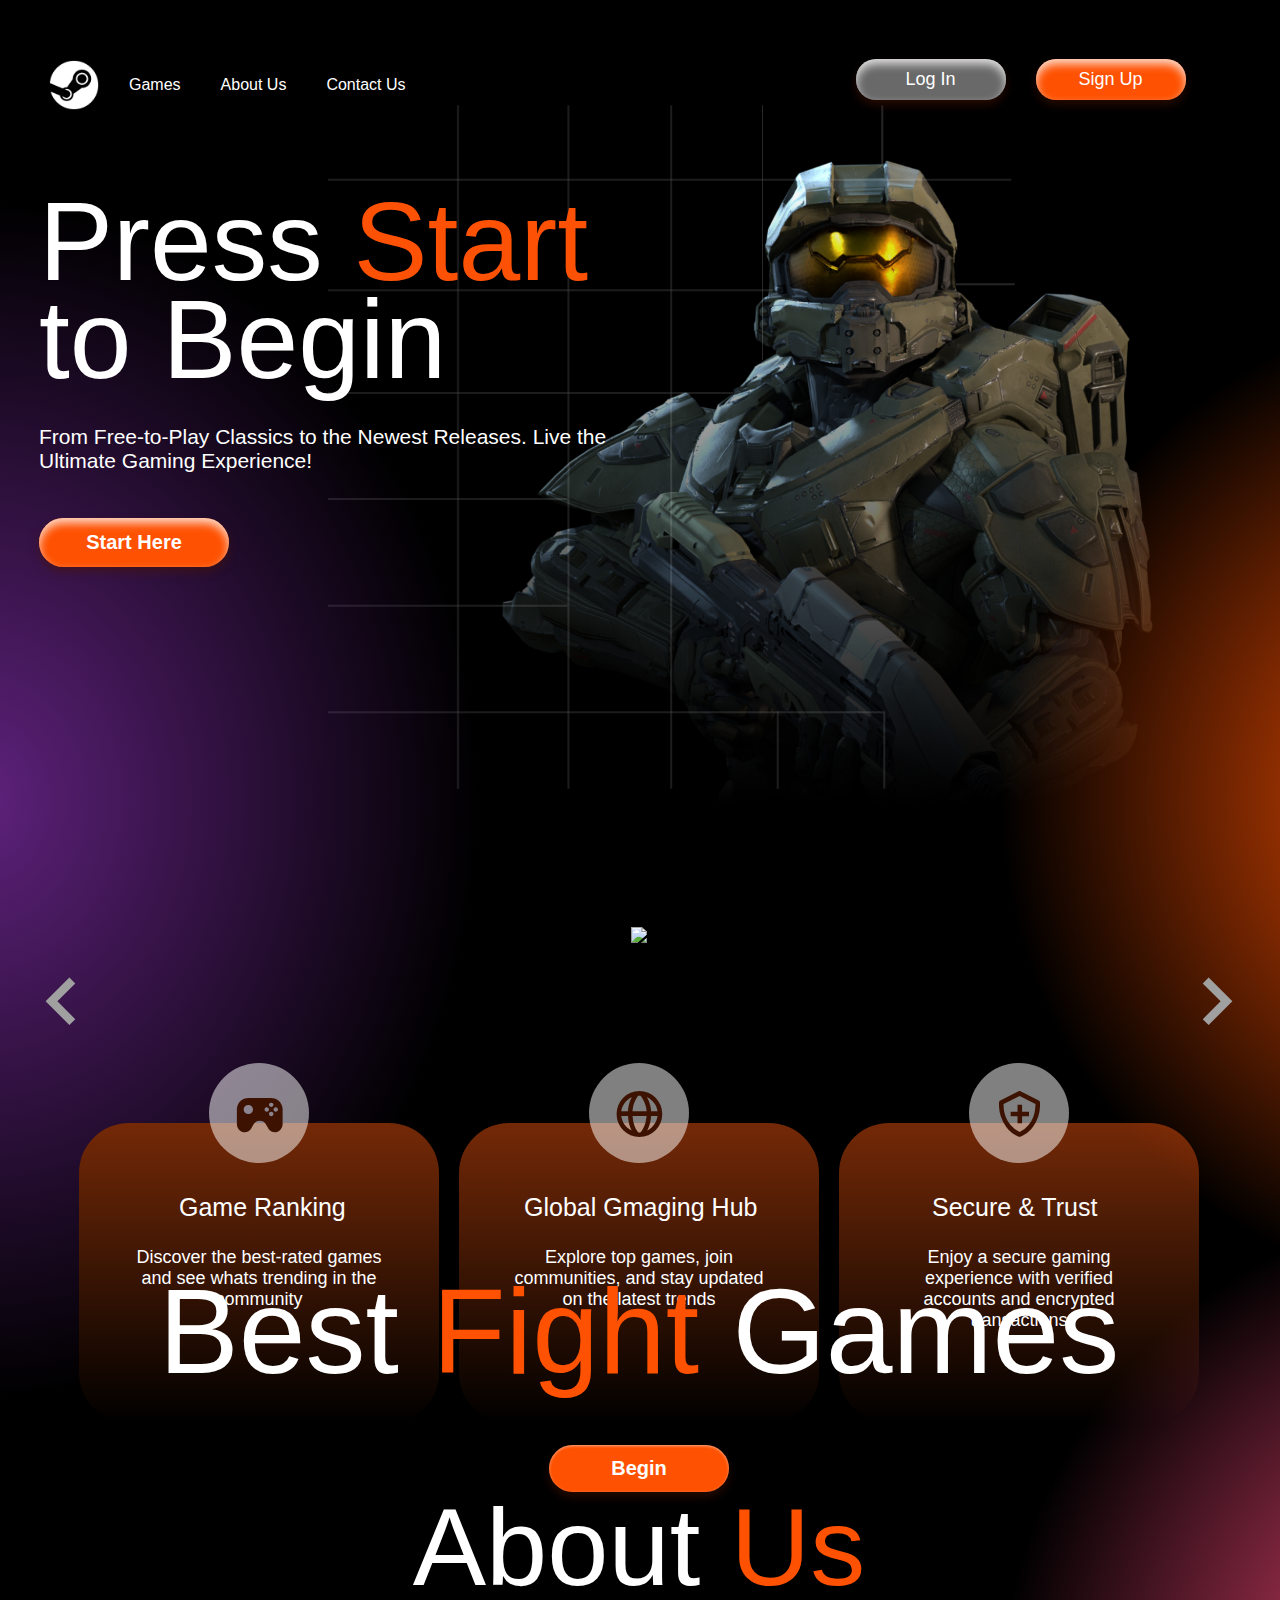
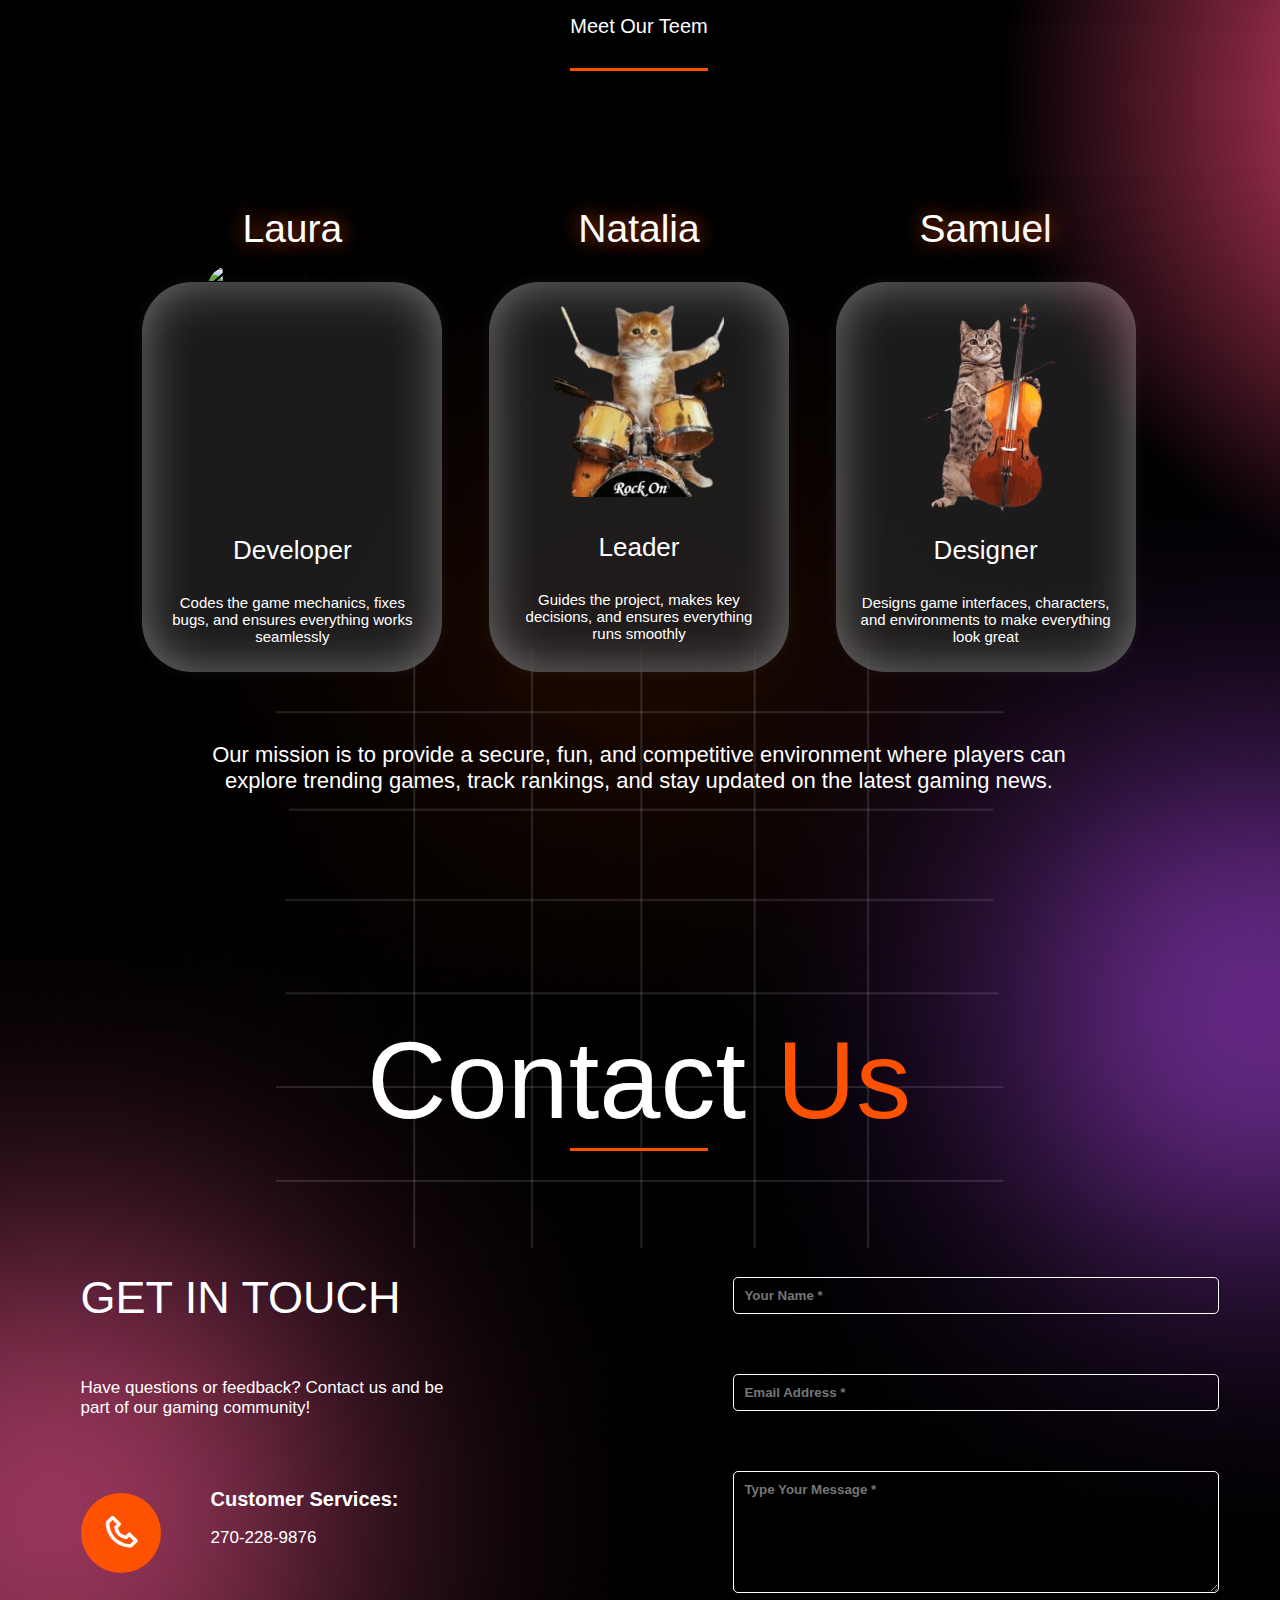
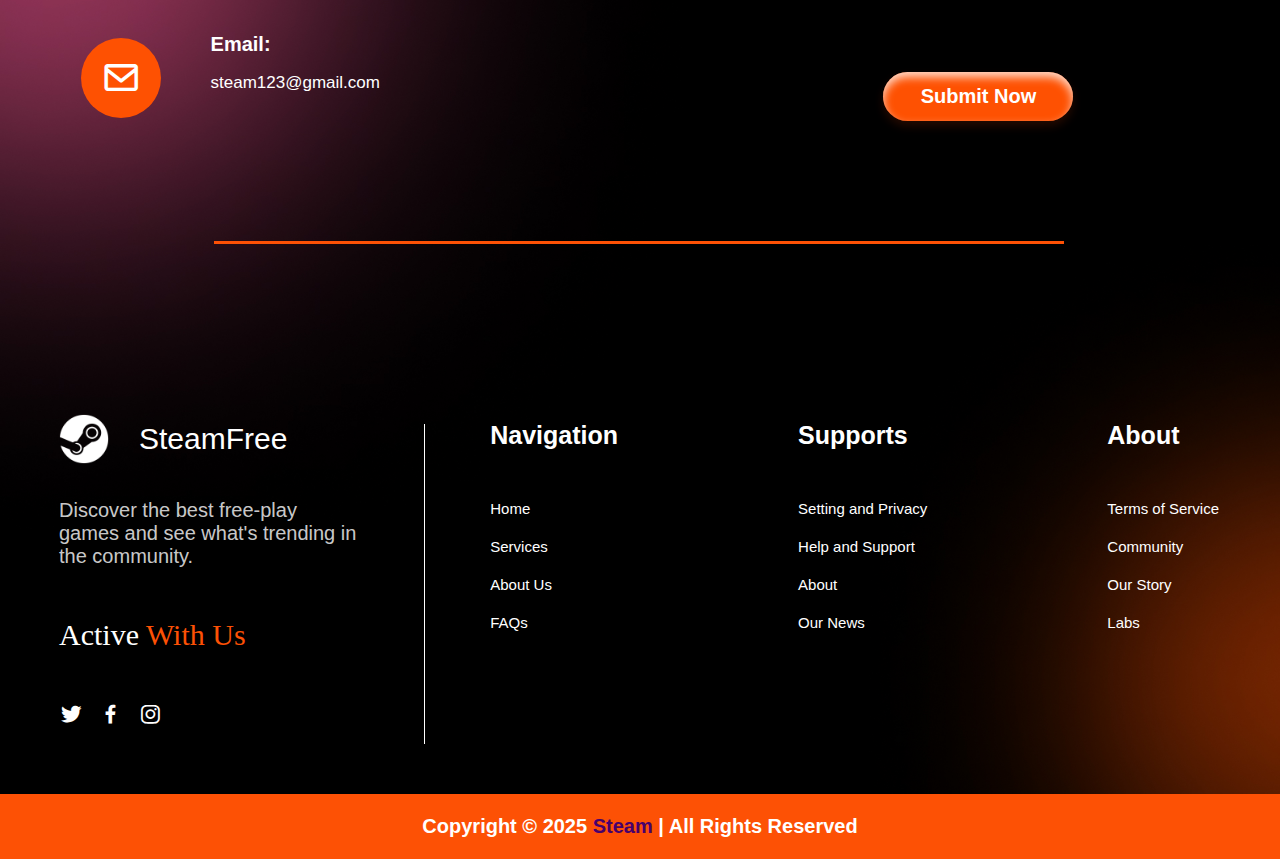
==== commit 56232861: "cambio" ====
--- a/HTML/Landing.html
+++ b/HTML/Landing.html
@@ -202,7 +202,7 @@
 
         <div class="contactus" id="contactus">
             <div class="titulo2">
-                <p class="dos">Contact<span>Us</span></p>
+                <p class="dos">Contact<span> Us</span></p>
                 <div class="linea2"></div>
             </div>
         </div>
@@ -268,6 +268,8 @@
                 </a>
             </div>
         </div>
+
+
         
         <div class="footer-divider"></div>
 
--- a/CSS/Landing.css
+++ b/CSS/Landing.css
@@ -1,6 +1,6 @@
 body{
 
-    background-image: url(../assets/LANDING\ PAGE\ \(1\).jpg);
+    background-image: url(../assets/landingpagebackgroundd.jpg);
     background-size: cover;
     margin-left: 0px;
     margin-right: 2px;
